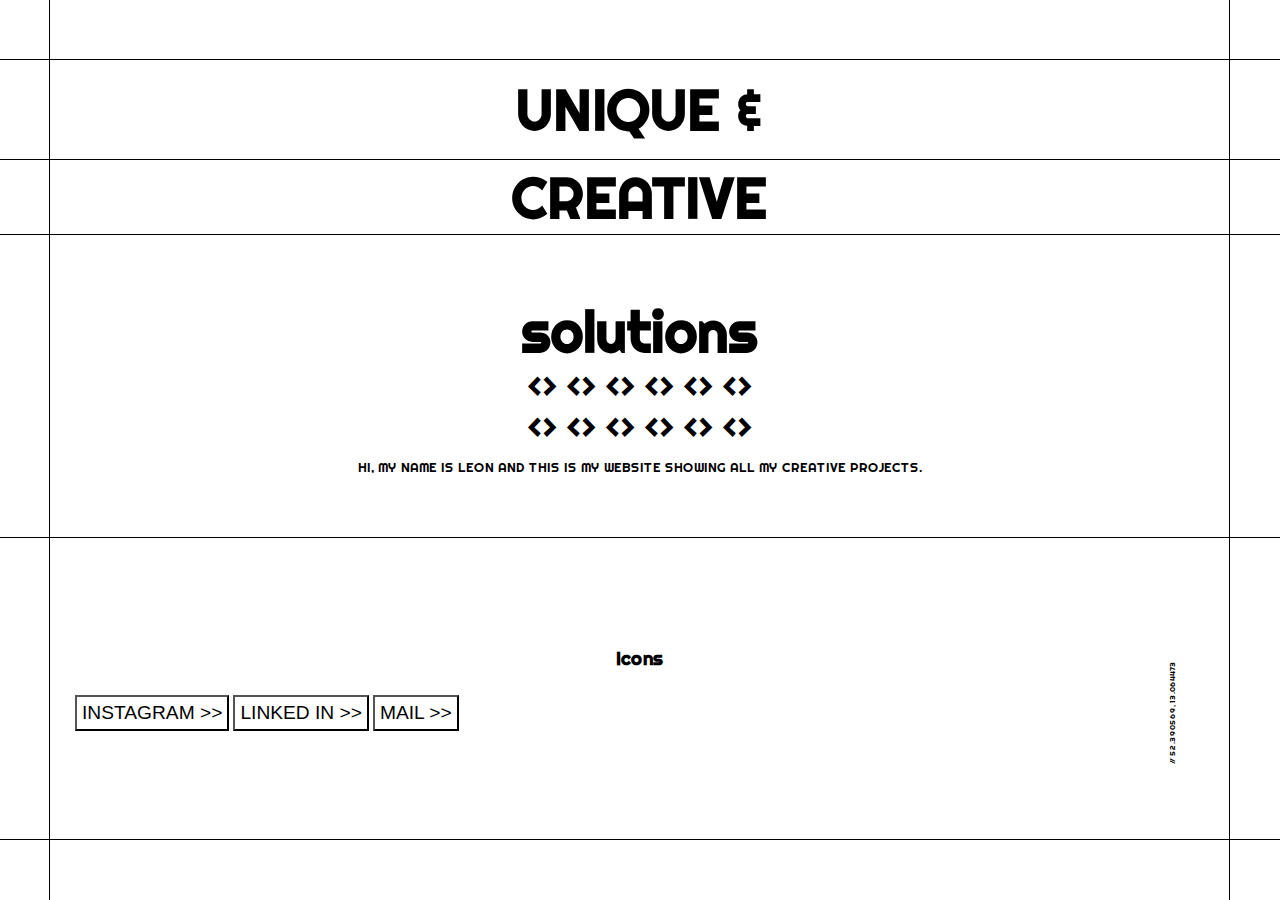
==== index.html @ 595da336 "New Version" ====
<!DOCTYPE html>
<html lang="en">
  <head>
    <!--==================== META ====================-->
    <meta charset="UTF-8" />
    <meta http-equiv="X-UA-Compatible" content="IE=edge" />
    <meta name="viewport" content="width=device-width, initial-scale=1.0" />
    <!--==================== UNICONS ====================-->
    <link
      rel="stylesheet"
      href="https://unicons.iconscout.com/release/v4.0.0/css/line.css"
    />
    <!--==================== Google Fonts ====================-->
    <link rel="preconnect" href="https://fonts.googleapis.com" />
    <link rel="preconnect" href="https://fonts.gstatic.com" crossorigin />
    <link
      href="https://fonts.googleapis.com/css2?family=Righteous&display=swap"
      rel="stylesheet"
    />
    <!--==================== CSS ====================-->
    <link rel="stylesheet" href="./Assets/CSS/style.css" />
    <!--==================== Title ====================-->
    <title>Leon Kling</title>
  </head>
  <body>
    <!--==================== MAIN Grid ====================-->
    <div class="grid">
      <div class="cell"></div>
      <div class="cell"></div>
      <div class="cell"></div>
      <!--==================== Title ====================-->
      <div class="cell"></div>
      <div class="cell cell-title">
        <h1>UNIQUE &</h1>
        <!-- <i class="uil uil-dialpad-alt"></i> -->
      </div>
      <div class="cell"></div>
      <!--==================== Title ====================-->
      <div class="cell"></div>
      <div class="cell cell-title">
        <h1>CREATIVE</h1>
      </div>
      <div class="cell"></div>
      <!--==================== Intro ====================-->
      <div class="cell"></div>
      <div class="cell cell-intro">
        <div class="cell-title">
          <h2>solutions</h2>
        </div>
        <span class="chain"><> <> <> <> <> <></span>
        <span class="chain"><> <> <> <> <> <></span>
        <div class="cell-text">
          <p>
            Hi, MY NAME IS LEON AND THIS IS MY WEBSITE SHOWING ALL MY CREATIVE
            PROJECTS.
          </p>
        </div>
      </div>
      <div class="cell"></div>
      <!--==================== Links ====================-->
      <div class="cell"></div>
      <div class="cell cell-links">
        <div class="cell-title">
          <h3>Icons</h3>
        </div>
        <div class="links-and-code">
          <div class="button-links">
            <button>Instagram >></button>
            <button>Linked IN >></button>
            <button>Mail >></button>
          </div>
          <div class="codes">
            <!-- <img src="/Assets/Image/barcode.png" width="120px" height="50px" /> -->
            <span>// 52.390569, 13.064473</span>
          </div>
        </div>
      </div>
      <div class="cell"></div>
      <!--==================== End ====================-->
      <div class="cell"></div>
      <div class="cell"></div>
      <div class="cell"></div>
    </div>
  </body>
</html>
---- Assets/CSS/style.css ----
/*==================== VARIABLES CSS ====================*/
:root {
  /*========== Colors ==========*/
  --background: rgb(34, 49, 37);
  --text-color: #000000;
  --border: 0.8px solid #000000;
}

/*==================== BASE ====================*/
* {
  box-sizing: border-box;
  padding: 0;
  margin: 0;
}

html {
  scroll-behavior: smooth;
  font-family: "Righteous", cursive;
}

body {
  margin: 0px;
  color: var(--text-color);
}

/*==================== TEXT ====================*/

h1 {
  font-size: 3.5rem;
  text-transform: uppercase;
}

h2 {
  font-size: 3.5rem;
}

p {
  font-size: 0.8rem;
  text-transform: uppercase;
}

/*==================== Buttons ====================*/

button {
  background: transparent;
  /* border: none; */
  font-size: 1.2rem;
  text-align: left;
  text-transform: uppercase;
  padding: 5px;
}

/*==================== GRID ====================*/

.grid {
  width: 100vw;
  height: 100vh;
  display: grid;
  grid-template-columns: 50px [col-start] 10fr [col-start] 50px [col-start];
  grid-template-rows: 60px 100px 75px 4fr 4fr 60px;
}

.cell {
  display: flex;
}

/* cell Boarder Line */
.cell:not(:nth-child(3n)) {
  border-right: var(--border);
}
.cell:not(:nth-last-child(-n + 3)) {
  border-bottom: var(--border);
}

/*==================== Title ====================*/

.cell-title {
  display: inherit;
  align-items: center;
  justify-content: center;
}

/*==================== Intro ====================*/

.cell-intro {
  align-items: center;
  justify-content: center;
  flex-flow: column wrap;
  padding: 25px;
}

.chain {
  font-size: 2rem;
}

.cell-text {
  padding-top: 10px;
  text-align: justify;
}

/*==================== Links / Buttons ====================*/

.cell-links {
  justify-content: center;
  flex-flow: column wrap;
  padding: 25px;
}

.links-and-code {
  display: flex;
  flex-flow: row;
  align-items: center;
  justify-content: space-between;
  padding-top: 25px;
}

.button-links {
}

.codes {
  position: relative;
  left: 20px;
  transform: rotate(-90deg);
  font-size: 0.5rem;
}

/*==================== MEDIA QUERIES ====================*/
/* Root Fonts */
@media screen and (min-width: 968px) {
}

/* For small devices */
@media screen and (max-width: 350px) {
}
/* For medium devices */
@media screen and (min-width: 568px) {
}
/* For medium devices */
@media screen and (min-width: 768px) {
}

/* For large devices */
@media screen and (min-width: 1024px) {
}
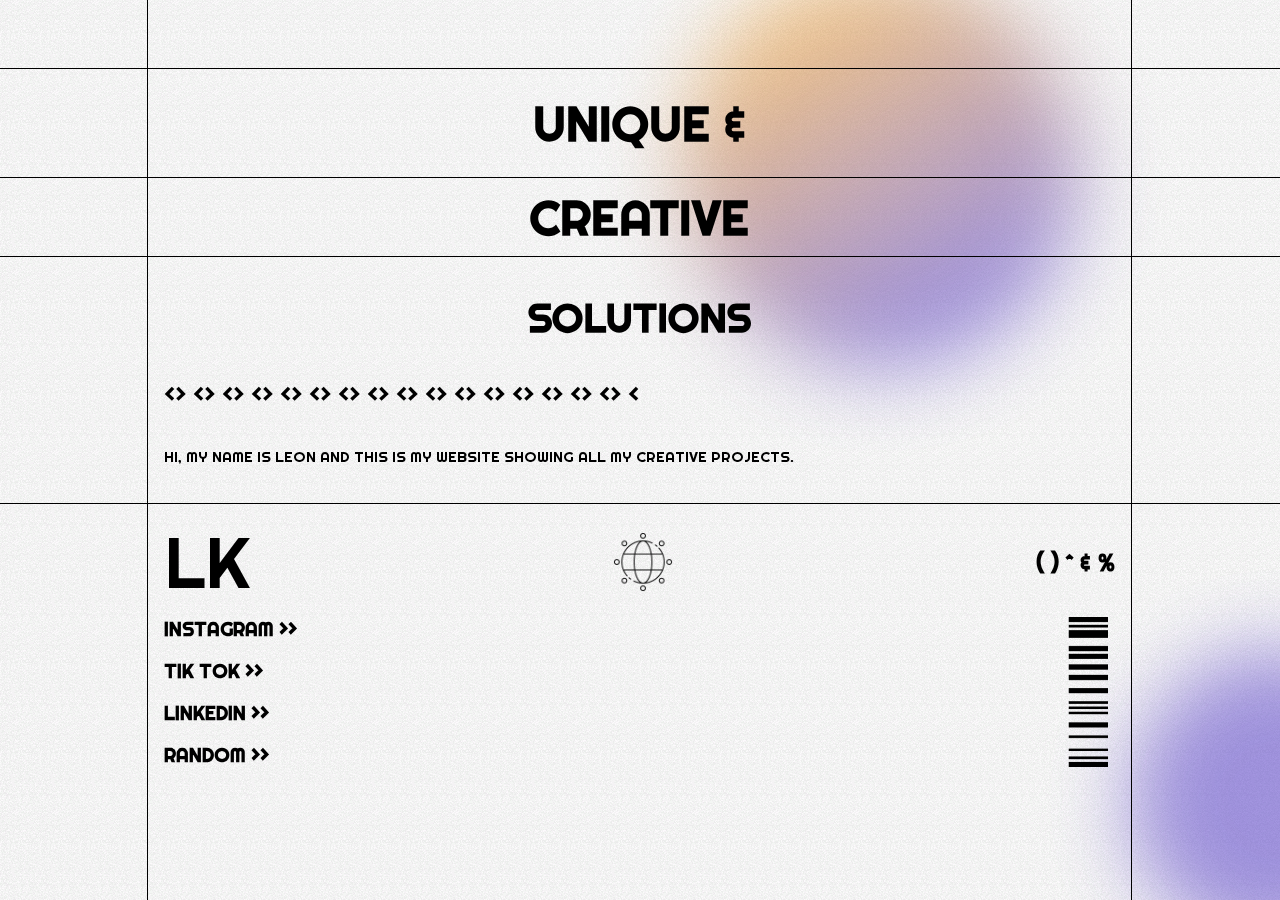
==== commit 727dbfe2: "Merge pull request #11 from everornever/Dev" ====
--- a/index.html
+++ b/index.html
@@ -10,76 +10,76 @@
       rel="stylesheet"
       href="https://unicons.iconscout.com/release/v4.0.0/css/line.css"
     />
-    <!--==================== Google Fonts ====================-->
-    <link rel="preconnect" href="https://fonts.googleapis.com" />
-    <link rel="preconnect" href="https://fonts.gstatic.com" crossorigin />
-    <link
-      href="https://fonts.googleapis.com/css2?family=Righteous&display=swap"
-      rel="stylesheet"
-    />
     <!--==================== CSS ====================-->
     <link rel="stylesheet" href="./Assets/CSS/style.css" />
+
     <!--==================== Title ====================-->
     <title>Leon Kling</title>
   </head>
   <body>
-    <!--==================== MAIN Grid ====================-->
-    <div class="grid">
-      <div class="cell"></div>
-      <div class="cell"></div>
-      <div class="cell"></div>
-      <!--==================== Title ====================-->
-      <div class="cell"></div>
-      <div class="cell cell-title">
-        <h1>UNIQUE &</h1>
-        <!-- <i class="uil uil-dialpad-alt"></i> -->
-      </div>
-      <div class="cell"></div>
-      <!--==================== Title ====================-->
-      <div class="cell"></div>
-      <div class="cell cell-title">
-        <h1>CREATIVE</h1>
-      </div>
-      <div class="cell"></div>
-      <!--==================== Intro ====================-->
-      <div class="cell"></div>
-      <div class="cell cell-intro">
-        <div class="cell-title">
-          <h2>solutions</h2>
+    <span class="dot-one"></span>
+    <main>
+      <!--==================== MAIN Grid ====================-->
+      <div class="grid">
+        <div class="cell"></div>
+        <div class="cell"></div>
+        <div class="cell"></div>
+        <!--==================== Title ====================-->
+        <div class="cell"></div>
+        <div class="cell cell-title">
+          <h1>UNIQUE &</h1>
         </div>
-        <span class="chain"><> <> <> <> <> <></span>
-        <span class="chain"><> <> <> <> <> <></span>
-        <div class="cell-text">
+        <div class="cell"></div>
+        <!--==================== Title ====================-->
+        <div class="cell"></div>
+        <div class="cell cell-title">
+          <h1>CREATIVE</h1>
+        </div>
+        <div class="cell"></div>
+        <!--==================== Intro ====================-->
+        <div class="cell"></div>
+        <div class="cell cell-intro">
+          <div class="cell-title">
+            <h2>solutions</h2>
+          </div>
+          <div class="chain">
+            <span><> <> <> <> <> <> <> <></span>
+            <span><> <> <> <> <> <> <> <> <</span>
+          </div>
           <p>
             Hi, MY NAME IS LEON AND THIS IS MY WEBSITE SHOWING ALL MY CREATIVE
             PROJECTS.
           </p>
         </div>
-      </div>
-      <div class="cell"></div>
-      <!--==================== Links ====================-->
-      <div class="cell"></div>
-      <div class="cell cell-links">
-        <div class="cell-title">
-          <h3>Icons</h3>
-        </div>
-        <div class="links-and-code">
-          <div class="button-links">
-            <button>Instagram >></button>
-            <button>Linked IN >></button>
-            <button>Mail >></button>
+        <div class="cell"></div>
+        <!--==================== Link / Buttons ====================-->
+        <div class="cell"></div>
+        <div class="cell cell-links">
+          <div class="links-titel">
+            <span>LK</span>
+            <img src="/Assets/Image/globe.png" alt="" width="60" />
+            <div class="links-icons">
+              <h3>( ) ^ & %</h3>
+              <i class="uil uil-angle-double-right"></i>
+              <i class="uil uil-angle-double-right"></i>
+              <i class="uil uil-compress"></i>
+            </div>
           </div>
-          <div class="codes">
-            <!-- <img src="/Assets/Image/barcode.png" width="120px" height="50px" /> -->
-            <span>// 52.390569, 13.064473</span>
+          <div class="links-and-code">
+            <div class="link-buttons">
+              <a>Instagram >></a>
+              <a>Tik Tok >></a>
+              <a>LinkedIN >></a>
+              <a>Random >></a>
+            </div>
+            <img src="/Assets/Image/barcode.png" width="50" height="150" />
           </div>
         </div>
+        <div class="cell"></div>
+        <!--==================== End ====================-->
       </div>
-      <div class="cell"></div>
-      <!--==================== End ====================-->
-      <div class="cell"></div>
-      <div class="cell"></div>
-      <div class="cell"></div>
-    </div>
+    </main>
+    <span class="dot-two"></span>
+    <script src=""></script>
   </body>
 </html>
--- a/Assets/CSS/style.css
+++ b/Assets/CSS/style.css
@@ -1,9 +1,30 @@
+/*=============== GOOGLE FONTS ===============*/
+@import url("https://fonts.googleapis.com/css2?family=Righteous&display=swap");
+
 /*==================== VARIABLES CSS ====================*/
 :root {
   /*========== Colors ==========*/
-  --background: rgb(34, 49, 37);
   --text-color: #000000;
-  --border: 0.8px solid #000000;
+  --text-color-light: #888b91;
+  --first-color: #4329c2cc;
+  --second-color: #ff9c00cc;
+
+  /*========== Font and typography ==========*/
+  /*.5rem = 8px | 1rem = 16px ...*/
+  --body-font: "Righteous", cursive;
+  --h1-font-size: 3rem;
+  --h2-font-size: 2.5rem;
+  --h3-font-size: 1.5rem;
+  --normal-font-size: 0.938rem;
+  --small-font-size: 0.813rem;
+  --smaller-font-size: 0.75rem;
+
+  /*========== Font weight ==========*/
+  --font-medium: 500;
+  --font-semi-bold: 600;
+
+  /*========== Padding ==========*/
+  --cell-padding: 0.8rem 1rem 1rem 1rem;
 }
 
 /*==================== BASE ====================*/
@@ -15,39 +36,87 @@
 
 html {
   scroll-behavior: smooth;
-  font-family: "Righteous", cursive;
 }
 
 body {
-  margin: 0px;
+  font-family: var(--body-font);
+  font-size: var(--normal-font-size);
   color: var(--text-color);
+  position: fixed;
+  z-index: 1;
+  background: #f6f6f6
+    url([data-uri]);
+}
+
+.dot-one {
+  height: 400px;
+  width: 400px;
+  background: linear-gradient(
+    -30deg,
+    var(--first-color) 20%,
+    var(--second-color) 90%
+  );
+  opacity: 0.6;
+  filter: blur(40px);
+  border-radius: 50%;
+  position: fixed;
+  z-index: 2;
+  right: 200px;
+  top: -30px;
+}
+
+.dot-two {
+  height: 300px;
+  width: 300px;
+  background-color: var(--first-color);
+  opacity: 0.6;
+  filter: blur(40px);
+  border-radius: 50%;
+  position: fixed;
+  z-index: 2;
+  right: -150px;
+  top: 650px;
+}
+
+main {
+  overflow: hidden;
 }
 
 /*==================== TEXT ====================*/
 
+h1,
+h2,
+h3 {
+  color: var(--text-color);
+  text-transform: uppercase;
+}
+
 h1 {
-  font-size: 3.5rem;
+  font-size: var(--h1-font-size);
+}
+
+h2 {
+  font-size: var(--h2-font-size);
+}
+
+h3 {
+  font-size: var(--h3-font-size);
+}
+
+p {
+  font-size: var(--normal-font-size);
   text-transform: uppercase;
 }
 
-h2 {
-  font-size: 3.5rem;
-}
-
-p {
-  font-size: 0.8rem;
+/*==================== Buttons & Links ====================*/
+
+a {
+  background: transparent;
+  border: none;
+  font-size: 1.2rem;
+  font-weight: bold;
   text-transform: uppercase;
-}
-
-/*==================== Buttons ====================*/
-
-button {
-  background: transparent;
-  /* border: none; */
-  font-size: 1.2rem;
-  text-align: left;
-  text-transform: uppercase;
-  padding: 5px;
+  text-decoration: none;
 }
 
 /*==================== GRID ====================*/
@@ -55,27 +124,28 @@
 .grid {
   width: 100vw;
   height: 100vh;
+  position: fixed;
+  z-index: 3;
   display: grid;
-  grid-template-columns: 50px [col-start] 10fr [col-start] 50px [col-start];
-  grid-template-rows: 60px 100px 75px 4fr 4fr 60px;
+  grid-template-columns: 0.6fr 4fr 0.6fr;
+  grid-template-rows: 0.7fr 1.1fr 0.8fr 2.5fr 4fr;
 }
 
 .cell {
-  display: flex;
 }
 
 /* cell Boarder Line */
 .cell:not(:nth-child(3n)) {
-  border-right: var(--border);
+  border-right: 1px solid var(--text-color);
 }
 .cell:not(:nth-last-child(-n + 3)) {
-  border-bottom: var(--border);
+  border-bottom: 1px solid var(--text-color);
 }
 
 /*==================== Title ====================*/
 
 .cell-title {
-  display: inherit;
+  display: flex;
   align-items: center;
   justify-content: center;
 }
@@ -83,45 +153,47 @@
 /*==================== Intro ====================*/
 
 .cell-intro {
+  display: flex;
+  flex-flow: column wrap;
+  text-align: justify;
+  justify-content: space-evenly;
+  padding: var(--cell-padding);
+}
+
+.chain {
+  font-size: 1.5rem;
+  padding: 15px 0px 15px 0px;
+  text-align: justify;
+}
+
+/*==================== Links / Buttons ====================*/
+
+.cell-links {
+  padding: var(--cell-padding);
+}
+
+.links-titel {
+  display: flex;
+  justify-content: space-between;
   align-items: center;
-  justify-content: center;
-  flex-flow: column wrap;
-  padding: 25px;
-}
-
-.chain {
-  font-size: 2rem;
-}
-
-.cell-text {
+  font-size: 4.5rem;
+}
+
+.links-icons {
+  font-size: 1.4rem;
+}
+
+.links-and-code {
+  display: flex;
+  justify-content: space-between;
   padding-top: 10px;
-  text-align: justify;
-}
-
-/*==================== Links / Buttons ====================*/
-
-.cell-links {
-  justify-content: center;
-  flex-flow: column wrap;
-  padding: 25px;
-}
-
-.links-and-code {
-  display: flex;
-  flex-flow: row;
-  align-items: center;
+}
+
+.link-buttons {
+  height: 150px;
+  display: flex;
+  flex-flow: column;
   justify-content: space-between;
-  padding-top: 25px;
-}
-
-.button-links {
-}
-
-.codes {
-  position: relative;
-  left: 20px;
-  transform: rotate(-90deg);
-  font-size: 0.5rem;
 }
 
 /*==================== MEDIA QUERIES ====================*/
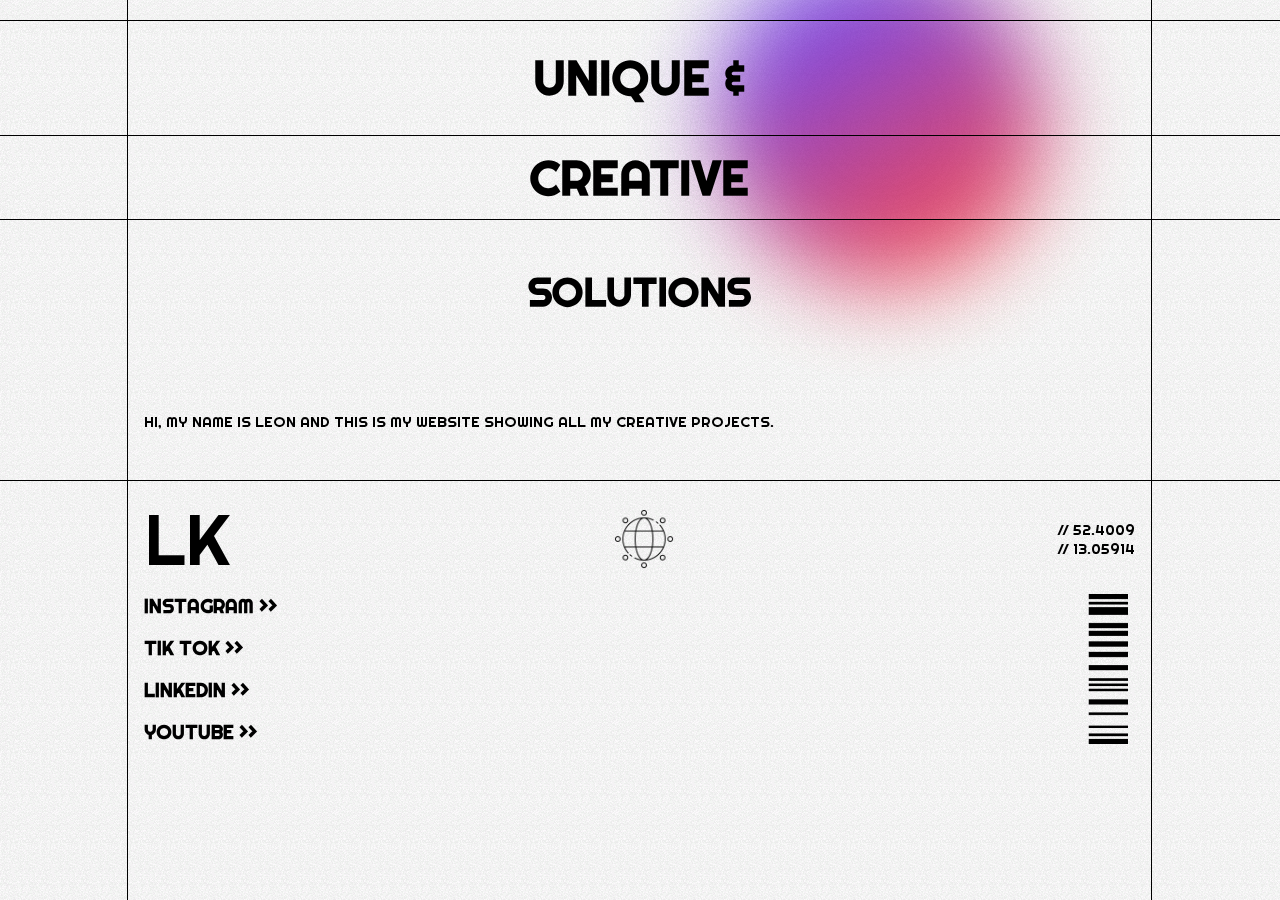
==== commit f3386a40: "HTML Meta plus css fixes" ====
--- a/index.html
+++ b/index.html
@@ -3,8 +3,31 @@
   <head>
     <!--==================== META ====================-->
     <meta charset="UTF-8" />
-    <meta http-equiv="X-UA-Compatible" content="IE=edge" />
     <meta name="viewport" content="width=device-width, initial-scale=1.0" />
+
+    <!--==================== SEARCH ====================-->
+    <meta name="author" content="LEON KLING" />
+    <meta
+      name="description"
+      content="My personal website. Here you find all my creativ projects."
+    />
+
+    <!--==================== SHARING ====================-->
+    <meta property="og:title" content="LEON KLING" />
+    <meta
+      property="og:description"
+      content="My personal website. Here you find all my creativ projects."
+    />
+    <meta property="og:image" content="/some-image.png" />
+    <meta property="og:url" content="/index.html" />
+    <meta property="og:site_name" content="LEON KLING" />
+
+    <!--==================== FAVICON ====================-->
+    <link rel="icon" type="image/svg+xml" href="/favicon.svg" />
+
+    <!--==================== Title ====================-->
+    <title>Leon Kling</title>
+
     <!--==================== UNICONS ====================-->
     <link
       rel="stylesheet"
@@ -12,9 +35,6 @@
     />
     <!--==================== CSS ====================-->
     <link rel="stylesheet" href="./Assets/CSS/style.css" />
-
-    <!--==================== Title ====================-->
-    <title>Leon Kling</title>
   </head>
   <body>
     <span class="dot-one"></span>
@@ -43,8 +63,14 @@
             <h2>solutions</h2>
           </div>
           <div class="chain">
-            <span><> <> <> <> <> <> <> <></span>
-            <span><> <> <> <> <> <> <> <> <</span>
+            <i class="uil uil-x"></i>
+            <i class="uil uil-x"></i>
+            <i class="uil uil-x"></i>
+            <i class="uil uil-x"></i>
+            <i class="uil uil-x"></i>
+            <i class="uil uil-x"></i>
+            <i class="uil uil-x"></i>
+            <i class="uil uil-x"></i>
           </div>
           <p>
             Hi, MY NAME IS LEON AND THIS IS MY WEBSITE SHOWING ALL MY CREATIVE
@@ -58,19 +84,27 @@
           <div class="links-titel">
             <span>LK</span>
             <img src="/Assets/Image/globe.png" alt="" width="60" />
-            <div class="links-icons">
-              <h3>( ) ^ & %</h3>
-              <i class="uil uil-angle-double-right"></i>
-              <i class="uil uil-angle-double-right"></i>
-              <i class="uil uil-compress"></i>
+            <div>
+              <p>// 52.4009</p>
+              <p>// 13.05914</p>
             </div>
           </div>
           <div class="links-and-code">
             <div class="link-buttons">
-              <a>Instagram >></a>
-              <a>Tik Tok >></a>
-              <a>LinkedIN >></a>
-              <a>Random >></a>
+              <a
+                href="https://www.instagram.com/capturedbykling"
+                target="_blank"
+                >Instagram >></a
+              >
+              <a href="https://www.tiktok.com/@_leonkling_" target="_blank"
+                >Tik Tok >></a
+              >
+              <a
+                href="https://www.linkedin.com/in/leon-kling-692570210/?originalSubdomain=de"
+                target="_blank"
+                >LinkedIN >></a
+              >
+              <a href="url" target="_blank">YouTube >></a>
             </div>
             <img src="/Assets/Image/barcode.png" width="50" height="150" />
           </div>
@@ -79,7 +113,7 @@
         <!--==================== End ====================-->
       </div>
     </main>
-    <span class="dot-two"></span>
+    <!-- <span class="dot-two"></span> -->
     <script src=""></script>
   </body>
 </html>
--- a/Assets/CSS/style.css
+++ b/Assets/CSS/style.css
@@ -6,8 +6,8 @@
   /*========== Colors ==========*/
   --text-color: #000000;
   --text-color-light: #888b91;
-  --first-color: #4329c2cc;
-  --second-color: #ff9c00cc;
+  --first-color: #ff0000;
+  --second-color: #2b00ff;
 
   /*========== Font and typography ==========*/
   /*.5rem = 8px | 1rem = 16px ...*/
@@ -42,34 +42,34 @@
   font-family: var(--body-font);
   font-size: var(--normal-font-size);
   color: var(--text-color);
-  position: fixed;
   z-index: 1;
   background: #f6f6f6
     url([data-uri]);
 }
 
 .dot-one {
-  height: 400px;
-  width: 400px;
+  height: 300px;
+  width: 300px;
   background: linear-gradient(
     -30deg,
-    var(--first-color) 20%,
+    var(--first-color) 10%,
     var(--second-color) 90%
   );
-  opacity: 0.6;
+  opacity: 0.7;
   filter: blur(40px);
   border-radius: 50%;
   position: fixed;
   z-index: 2;
-  right: 200px;
+  right: 250px;
   top: -30px;
+  transform: scale(1.1);
 }
 
 .dot-two {
   height: 300px;
   width: 300px;
   background-color: var(--first-color);
-  opacity: 0.6;
+  opacity: 0.5;
   filter: blur(40px);
   border-radius: 50%;
   position: fixed;
@@ -117,6 +117,11 @@
   font-weight: bold;
   text-transform: uppercase;
   text-decoration: none;
+  color: var(--text-color);
+}
+
+a:visited {
+  color: var(--second-color);
 }
 
 /*==================== GRID ====================*/
@@ -124,11 +129,11 @@
 .grid {
   width: 100vw;
   height: 100vh;
-  position: fixed;
+  position: relative;
   z-index: 3;
   display: grid;
-  grid-template-columns: 0.6fr 4fr 0.6fr;
-  grid-template-rows: 0.7fr 1.1fr 0.8fr 2.5fr 4fr;
+  grid-template-columns: 0.5fr 4fr 0.5fr;
+  grid-template-rows: 0.2fr 1.1fr 0.8fr 2.5fr 4fr;
 }
 
 .cell {
@@ -163,7 +168,7 @@
 .chain {
   font-size: 1.5rem;
   padding: 15px 0px 15px 0px;
-  text-align: justify;
+  text-align: center;
 }
 
 /*==================== Links / Buttons ====================*/
@@ -179,10 +184,6 @@
   font-size: 4.5rem;
 }
 
-.links-icons {
-  font-size: 1.4rem;
-}
-
 .links-and-code {
   display: flex;
   justify-content: space-between;
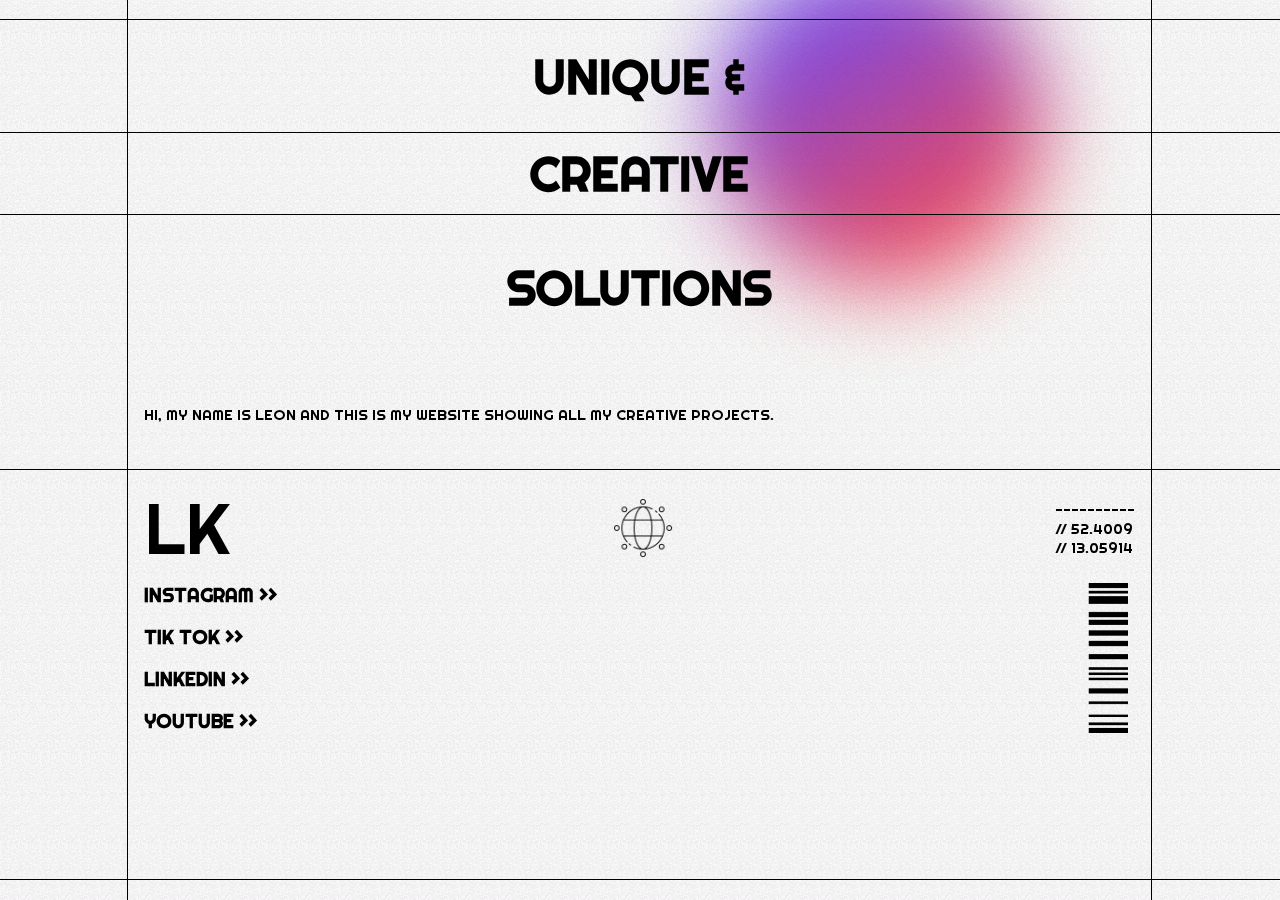
==== commit 6cde2ce9: "Small Fixes + added Row" ====
--- a/index.html
+++ b/index.html
@@ -18,12 +18,40 @@
       property="og:description"
       content="My personal website. Here you find all my creativ projects."
     />
-    <meta property="og:image" content="/some-image.png" />
+    <meta
+      property="og:image"
+      content="Assets/favicon/android-chrome-256x256.png"
+    />
     <meta property="og:url" content="/index.html" />
     <meta property="og:site_name" content="LEON KLING" />
 
     <!--==================== FAVICON ====================-->
-    <link rel="icon" type="image/svg+xml" href="/favicon.svg" />
+
+    <link
+      rel="apple-touch-icon"
+      sizes="180x180"
+      href="/Assets/favicon/apple-touch-icon.png"
+    />
+    <link
+      rel="icon"
+      type="image/png"
+      sizes="32x32"
+      href="/Assets/favicon/favicon-32x32.png"
+    />
+    <link
+      rel="icon"
+      type="image/png"
+      sizes="16x16"
+      href="/Assets/favicon/favicon-16x16.png"
+    />
+    <link rel="manifest" href="/Assets/favicon/site.webmanifest" />
+    <link
+      rel="mask-icon"
+      href="/Assets/favicon/safari-pinned-tab.svg"
+      color="#5bbad5"
+    />
+    <meta name="msapplication-TileColor" content="#da532c" />
+    <meta name="theme-color" content="#ffffff" />
 
     <!--==================== Title ====================-->
     <title>Leon Kling</title>
@@ -60,7 +88,7 @@
         <div class="cell"></div>
         <div class="cell cell-intro">
           <div class="cell-title">
-            <h2>solutions</h2>
+            <h1>solutions</h1>
           </div>
           <div class="chain">
             <i class="uil uil-x"></i>
@@ -85,6 +113,7 @@
             <span>LK</span>
             <img src="/Assets/Image/globe.png" alt="" width="60" />
             <div>
+              <p>----------</p>
               <p>// 52.4009</p>
               <p>// 13.05914</p>
             </div>
@@ -111,6 +140,9 @@
         </div>
         <div class="cell"></div>
         <!--==================== End ====================-->
+        <div class="cell"></div>
+        <div class="cell"></div>
+        <div class="cell"></div>
       </div>
     </main>
     <!-- <span class="dot-two"></span> -->
--- a/Assets/CSS/style.css
+++ b/Assets/CSS/style.css
@@ -133,7 +133,7 @@
   z-index: 3;
   display: grid;
   grid-template-columns: 0.5fr 4fr 0.5fr;
-  grid-template-rows: 0.2fr 1.1fr 0.8fr 2.5fr 4fr;
+  grid-template-rows: 0.2fr 1.1fr 0.8fr 2.5fr 4fr 0.2fr;
 }
 
 .cell {
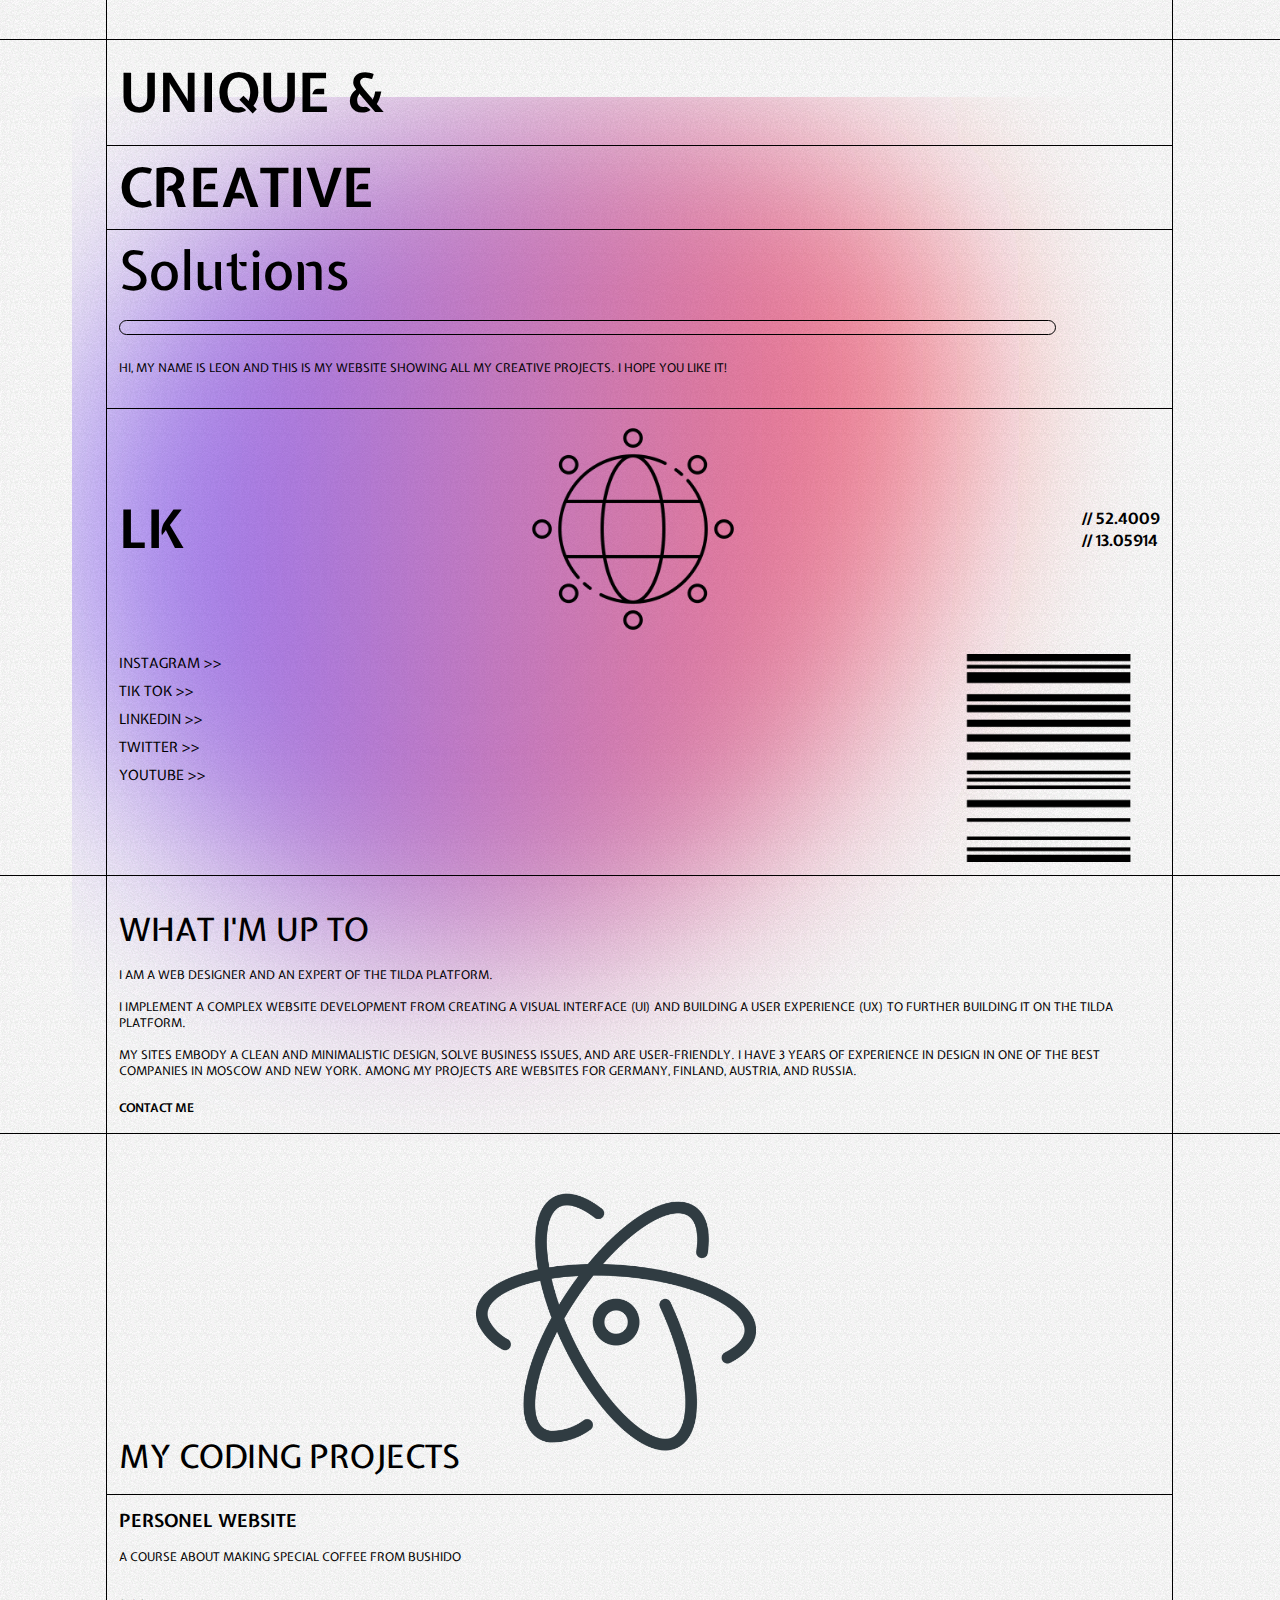
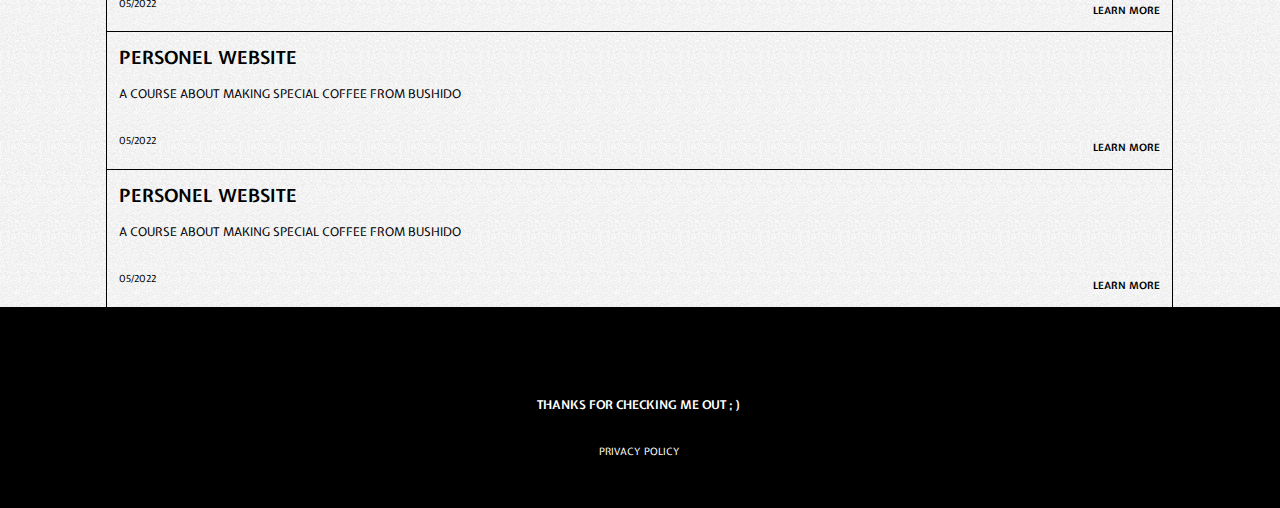
==== commit fbdae05c: "Mobile Grid" ====
--- a/index.html
+++ b/index.html
@@ -59,67 +59,61 @@
     <!--==================== UNICONS ====================-->
     <link
       rel="stylesheet"
+      href="https://unicons.iconscout.com/release/v4.0.0/css/thinline.css"
+    />
+    <link
+      rel="stylesheet"
       href="https://unicons.iconscout.com/release/v4.0.0/css/line.css"
     />
     <!--==================== CSS ====================-->
     <link rel="stylesheet" href="./Assets/CSS/style.css" />
   </head>
   <body>
-    <span class="dot-one"></span>
     <main>
       <!--==================== MAIN Grid ====================-->
       <div class="grid">
         <div class="cell"></div>
         <div class="cell"></div>
         <div class="cell"></div>
-        <!--==================== Title ====================-->
-        <div class="cell"></div>
-        <div class="cell cell-title">
-          <h1>UNIQUE &</h1>
-        </div>
-        <div class="cell"></div>
-        <!--==================== Title ====================-->
-        <div class="cell"></div>
-        <div class="cell cell-title">
-          <h1>CREATIVE</h1>
-        </div>
-        <div class="cell"></div>
-        <!--==================== Intro ====================-->
-        <div class="cell"></div>
-        <div class="cell cell-intro">
-          <div class="cell-title">
-            <h1>solutions</h1>
-          </div>
-          <div class="chain">
-            <i class="uil uil-x"></i>
-            <i class="uil uil-x"></i>
-            <i class="uil uil-x"></i>
-            <i class="uil uil-x"></i>
-            <i class="uil uil-x"></i>
-            <i class="uil uil-x"></i>
-            <i class="uil uil-x"></i>
-            <i class="uil uil-x"></i>
-          </div>
-          <p>
-            Hi, MY NAME IS LEON AND THIS IS MY WEBSITE SHOWING ALL MY CREATIVE
-            PROJECTS.
-          </p>
-        </div>
-        <div class="cell"></div>
-        <!--==================== Link / Buttons ====================-->
-        <div class="cell"></div>
-        <div class="cell cell-links">
-          <div class="links-titel">
-            <span>LK</span>
-            <img src="/Assets/Image/globe.png" alt="" width="60" />
+        <!--==================== Teaser Section ====================-->
+        <div class="cell"></div>
+        <div class="teaser_section cell">
+          <div class="teaser_title_one">
+            <span>UNIQUE &</span>
+          </div>
+          <div class="teaser_title_two">
+            <span>CREATIVE</span>
+          </div>
+          <div class="teaser_title_three">
+            <span>Solutions</span>
+          </div>
+          <div class="teaser_intro">
+            <div class="teaser_bar"></div>
+            <div class="teaser_chain">
+              <i class="uit uit-times-circle"></i>
+              <i class="uit uit-times-circle"></i>
+              <i class="uit uit-times-circle"></i>
+              <i class="uit uit-times-circle"></i>
+              <i class="uit uit-times-circle"></i>
+              <i class="uit uit-times-circle"></i>
+              <i class="uit uit-times-circle"></i>
+              <i class="uit uit-times-circle"></i>
+            </div>
+            <p>
+              Hi, MY NAME IS LEON AND THIS IS MY WEBSITE SHOWING ALL MY CREATIVE
+              PROJECTS. I hope you like it!
+            </p>
+          </div>
+          <div class="teaser_icons">
+            <span class="teaser_logo">LK</span>
+            <img src="/Assets/Image/globe.png" class="teaser_globe" alt="" />
             <div>
-              <p>----------</p>
               <p>// 52.4009</p>
               <p>// 13.05914</p>
             </div>
           </div>
-          <div class="links-and-code">
-            <div class="link-buttons">
+          <div class="teaser_links">
+            <div class="teaser_buttons">
               <a
                 href="https://www.instagram.com/capturedbykling"
                 target="_blank"
@@ -133,19 +127,113 @@
                 target="_blank"
                 >LinkedIN >></a
               >
+              <a href="url" target="_blank">Twitter >></a>
               <a href="url" target="_blank">YouTube >></a>
             </div>
-            <img src="/Assets/Image/barcode.png" width="50" height="150" />
-          </div>
-        </div>
-        <div class="cell"></div>
-        <!--==================== End ====================-->
-        <div class="cell"></div>
-        <div class="cell"></div>
-        <div class="cell"></div>
+            <img src="/Assets/Image/barcode.png" class="teaser_image" />
+          </div>
+        </div>
+        <div class="cell"></div>
+        <!--==================== About Section ====================-->
+        <div class="cell"></div>
+        <div class="about_section cell">
+          <div class="about_bio">
+            <h2 class="about_title">What I'm up to</h2>
+            <p class="about_text">
+              I AM A WEB DESIGNER AND AN EXPERT OF THE TILDA PLATFORM.
+            </p>
+            <p class="about_text">
+              I IMPLEMENT A COMPLEX WEBSITE DEVELOPMENT FROM CREATING A VISUAL
+              INTERFACE (UI) AND BUILDING A USER EXPERIENCE (UX) TO FURTHER
+              BUILDING IT ON THE TILDA PLATFORM.
+            </p>
+            <p class="about_text">
+              MY SITES EMBODY A CLEAN AND MINIMALISTIC DESIGN, SOLVE BUSINESS
+              ISSUES, AND ARE USER-FRIENDLY. I HAVE 3 YEARS OF EXPERIENCE IN
+              DESIGN IN ONE OF THE BEST COMPANIES IN MOSCOW AND NEW YORK. AMONG
+              MY PROJECTS ARE WEBSITES FOR GERMANY, FINLAND, AUSTRIA, AND
+              RUSSIA.
+            </p>
+            <a href="" class="about_contact">Contact me </a>
+            <i class="uit uit-arrow-up-right"></i>
+          </div>
+        </div>
+        <div class="cell"></div>
+        <!--==================== Portfolio Section ====================-->
+        <div class="cell"></div>
+        <div class="portfolio_section cell">
+          <div class="portfolio_header">
+            <h2 class="portfolio_header_title">My Coding Projects</h2>
+            <img src="/Assets/Image/atom.png" alt="" class="glyph" />
+          </div>
+          <div class="portfolio_project">
+            <h3 class="project_title">Personel Website</h3>
+            <p class="project_description">
+              A course about making special coffee from BUSHIDO
+            </p>
+            <div class="project_tech">
+              <i class="uil uil-html5"></i>
+              <i class="uil uil-css3-simple"></i>
+              <i class="uil uil-java-script"></i>
+            </div>
+            <div class="project_info">
+              <p class="project_date">05/2022</p>
+              <div>
+                <a href="" class="project_link">Learn more</a>
+                <i class="uit uit-arrow-up-right"></i>
+              </div>
+            </div>
+          </div>
+          <div class="portfolio_project">
+            <h3 class="project_title">Personel Website</h3>
+            <p class="project_description">
+              A course about making special coffee from BUSHIDO
+            </p>
+            <div class="project_tech">
+              <i class="uil uil-html5"></i>
+              <i class="uil uil-css3-simple"></i>
+              <i class="uil uil-java-script"></i>
+            </div>
+            <div class="project_info">
+              <p class="project_date">05/2022</p>
+              <div>
+                <a href="" class="project_link">Learn more</a>
+                <i class="uit uit-arrow-up-right"></i>
+              </div>
+            </div>
+          </div>
+          <div class="portfolio_project">
+            <h3 class="project_title">Personel Website</h3>
+            <p class="project_description">
+              A course about making special coffee from BUSHIDO
+            </p>
+            <div class="project_tech">
+              <i class="uil uil-html5"></i>
+              <i class="uil uil-css3-simple"></i>
+              <i class="uil uil-java-script"></i>
+            </div>
+            <div class="project_info">
+              <p class="project_date">05/2022</p>
+              <div>
+                <a href="" class="project_link">Learn more</a>
+                <i class="uit uit-arrow-up-right"></i>
+              </div>
+            </div>
+          </div>
+        </div>
+        <div class="cell"></div>
+        <!--==================== Footer Section ====================-->
+        <div class="cell footer"></div>
+        <div class="footer_section cell">
+          <a href="" class="footer_button">
+            <i class="uit uit-angle-up"></i>
+          </a>
+          <h3 class="footer_thanks">Thanks for checking me out ; )</h3>
+          <p class="footer_privacy">Privacy Policy</p>
+        </div>
+        <div class="cell footer"></div>
       </div>
     </main>
-    <!-- <span class="dot-two"></span> -->
     <script src=""></script>
   </body>
 </html>
--- a/Assets/CSS/style.css
+++ b/Assets/CSS/style.css
@@ -1,30 +1,35 @@
 /*=============== GOOGLE FONTS ===============*/
-@import url("https://fonts.googleapis.com/css2?family=Righteous&display=swap");
+@import url("https://fonts.googleapis.com/css2?family=Expletus+Sans:wght@400;500;700&display=swap");
 
 /*==================== VARIABLES CSS ====================*/
+/*-------- Styles for devices between 350px - ?? --------*/
 :root {
   /*========== Colors ==========*/
   --text-color: #000000;
   --text-color-light: #888b91;
-  --first-color: #ff0000;
-  --second-color: #2b00ff;
+
+  --first-color: rgb(43, 0, 255);
+  --second-color: rgb(255, 0, 0);
+
+  --border: 1px solid #000000;
 
   /*========== Font and typography ==========*/
-  /*.5rem = 8px | 1rem = 16px ...*/
-  --body-font: "Righteous", cursive;
-  --h1-font-size: 3rem;
-  --h2-font-size: 2.5rem;
-  --h3-font-size: 1.5rem;
-  --normal-font-size: 0.938rem;
-  --small-font-size: 0.813rem;
-  --smaller-font-size: 0.75rem;
+  --body-font: "Expletus Sans", cursive;
+
+  --teaser-size: 3.375rem; /*54px*/
+  --header-size: 2rem; /*32px*/
+  --title-size: 1.125rem; /*18px*/
+  --button-size: 0.875rem; /*14px*/
+  --button-small-size: 0.75rem; /*12px*/
+  --text-size: 0.75rem; /*12px*/
+  --text-small-size: 0.625rem; /*10px*/
 
   /*========== Font weight ==========*/
-  --font-medium: 500;
-  --font-semi-bold: 600;
-
-  /*========== Padding ==========*/
-  --cell-padding: 0.8rem 1rem 1rem 1rem;
+  --regular: 400;
+  --medium: 500;
+  --bold: 700;
+
+  --cell-padding: 1rem;
 }
 
 /*==================== BASE ====================*/
@@ -39,73 +44,20 @@
 }
 
 body {
+  overscroll-behavior: none;
   font-family: var(--body-font);
-  font-size: var(--normal-font-size);
+  text-transform: uppercase;
   color: var(--text-color);
-  z-index: 1;
   background: #f6f6f6
     url([data-uri]);
 }
 
-.dot-one {
-  height: 300px;
-  width: 300px;
-  background: linear-gradient(
-    -30deg,
-    var(--first-color) 10%,
-    var(--second-color) 90%
-  );
-  opacity: 0.7;
-  filter: blur(40px);
-  border-radius: 50%;
-  position: fixed;
-  z-index: 2;
-  right: 250px;
-  top: -30px;
-  transform: scale(1.1);
-}
-
-.dot-two {
-  height: 300px;
-  width: 300px;
-  background-color: var(--first-color);
-  opacity: 0.5;
-  filter: blur(40px);
-  border-radius: 50%;
-  position: fixed;
-  z-index: 2;
-  right: -150px;
-  top: 650px;
-}
-
 main {
   overflow: hidden;
-}
-
-/*==================== TEXT ====================*/
-
-h1,
-h2,
-h3 {
-  color: var(--text-color);
-  text-transform: uppercase;
-}
-
-h1 {
-  font-size: var(--h1-font-size);
-}
-
-h2 {
-  font-size: var(--h2-font-size);
-}
-
-h3 {
-  font-size: var(--h3-font-size);
-}
-
-p {
-  font-size: var(--normal-font-size);
-  text-transform: uppercase;
+  background-image: url("/Assets/Image/blob1.svg");
+  background-repeat: no-repeat;
+  background-attachment: local;
+  background-position: -90px -60px;
 }
 
 /*==================== Buttons & Links ====================*/
@@ -113,105 +65,286 @@
 a {
   background: transparent;
   border: none;
-  font-size: 1.2rem;
-  font-weight: bold;
-  text-transform: uppercase;
   text-decoration: none;
-  color: var(--text-color);
 }
 
 a:visited {
-  color: var(--second-color);
-}
-
-/*==================== GRID ====================*/
+  color: inherit;
+}
+
+/*==================== MAIN GRID ====================*/
 
 .grid {
-  width: 100vw;
-  height: 100vh;
-  position: relative;
-  z-index: 3;
+  width: 100%;
+  height: 100%;
   display: grid;
-  grid-template-columns: 0.5fr 4fr 0.5fr;
-  grid-template-rows: 0.2fr 1.1fr 0.8fr 2.5fr 4fr 0.2fr;
-}
-
-.cell {
+  grid-template-columns: 0.2fr 2fr 0.2fr;
+  grid-template-rows: 40px repeat(3, auto) 200px;
+  grid-template-areas:
+    ". . ."
+    ". teaser_section ."
+    ". about_section ."
+    ". portfolio_section ."
+    ". footer_section .";
 }
 
 /* cell Boarder Line */
 .cell:not(:nth-child(3n)) {
-  border-right: 1px solid var(--text-color);
+  border-right: var(--border);
 }
 .cell:not(:nth-last-child(-n + 3)) {
-  border-bottom: 1px solid var(--text-color);
-}
-
-/*==================== Title ====================*/
-
-.cell-title {
-  display: flex;
-  align-items: center;
-  justify-content: center;
-}
-
-/*==================== Intro ====================*/
-
-.cell-intro {
+  border-bottom: var(--border);
+}
+
+/*==================== Teaser Section ====================*/
+
+.teaser_section {
+  grid-area: teaser_section;
+  display: grid;
+  grid-template-columns: 1fr;
+  grid-template-rows: repeat(4, autofit);
+}
+
+.teaser_title_one {
+  text-align: start;
+  padding: 1rem 0.8rem;
+  border-bottom: var(--border);
+  font-weight: var(--bold);
+  font-size: var(--teaser-size);
+}
+
+.teaser_title_two {
+  text-align: start;
+  padding: 0.3rem 0.8rem;
+  border-bottom: var(--border);
+  font-weight: var(--bold);
+  font-size: var(--teaser-size);
+}
+
+.teaser_title_three {
+  text-align: start;
+  padding: 0.3rem 0.8rem;
+  font-size: var(--teaser-size);
+  font-weight: var(--medium);
+  text-transform: capitalize;
+}
+
+/*----------*/
+
+.teaser_intro {
   display: flex;
   flex-flow: column wrap;
-  text-align: justify;
   justify-content: space-evenly;
-  padding: var(--cell-padding);
-}
-
-.chain {
-  font-size: 1.5rem;
-  padding: 15px 0px 15px 0px;
-  text-align: center;
-}
-
-/*==================== Links / Buttons ====================*/
-
-.cell-links {
-  padding: var(--cell-padding);
-}
-
-.links-titel {
+  align-items: flex-start;
+  padding: 0.5rem 0.8rem 2rem;
+  border-bottom: var(--border);
+  font-size: var(--text-size);
+  font-weight: var(--regular);
+}
+
+.teaser_bar {
+  width: 90%;
+  height: 15px;
+  border: var(--border);
+  border-radius: 2em;
+}
+
+.teaser_chain {
+  padding: 10px 0px 15px 0px;
+  font-size: var(--button-size);
+}
+
+/*----------*/
+
+.teaser_icons {
+  padding: 1rem 0.8rem 0.5rem;
   display: flex;
   justify-content: space-between;
   align-items: center;
-  font-size: 4.5rem;
-}
-
-.links-and-code {
+  font-weight: var(--bold);
+}
+
+.teaser_logo {
+  font-size: 3.3rem;
+  line-height: 1;
+}
+
+.teaser_globe {
+  width: 20%;
+  height: auto;
+}
+
+/*----------*/
+
+.teaser_links {
+  padding: 0.8rem;
   display: flex;
   justify-content: space-between;
-  padding-top: 10px;
-}
-
-.link-buttons {
-  height: 150px;
+}
+
+.teaser_buttons {
   display: flex;
   flex-flow: column;
+  font-size: var(--button-size);
+}
+
+.teaser_buttons * {
+  padding-bottom: 10px;
+  color: inherit;
+}
+
+.teaser_image {
+  width: 20%;
+  height: 100%;
+}
+
+/*==================== About Section ====================*/
+
+.about_section {
+  grid-area: about_section;
+  display: grid;
+  grid-template-columns: 1fr;
+  grid-template-rows: auto;
+}
+
+.about_bio {
+  padding: 1rem 0.8rem;
+}
+
+.about_title {
+  font-size: var(--header-size);
+  font-weight: var(--medium);
+  padding-top: 1rem;
+  padding-bottom: 1rem;
+}
+
+.about_text {
+  padding-bottom: 1rem;
+  font-size: var(--text-size);
+  font-weight: var(--regular);
+}
+
+.about_contact {
+  font-size: var(--button-small-size);
+  font-weight: var(--bold);
+}
+
+/*==================== Portfolio Section ====================*/
+
+.portfolio_section {
+  grid-area: portfolio_section;
+  display: grid;
+  grid-template-columns: 1fr;
+  grid-template-rows: repeat(4, auto);
+}
+
+.portfolio_section > *:last-child {
+  border-bottom: none;
+}
+
+.portfolio_header {
+  display: flex;
+  flex-direction: row;
+  padding: 2rem 0.8rem 1rem;
+  border-bottom: var(--border);
+}
+
+.portfolio_header > *:first-child {
+  align-self: flex-end;
+}
+
+.glyph {
+  width: 30%;
+  height: auto;
+  padding: 1rem;
+}
+
+.portfolio_project {
+  padding: 0.8rem;
+  display: flex;
+  flex-direction: column;
   justify-content: space-between;
+  border-bottom: var(--border);
+}
+
+.portfolio_header_title {
+  font-size: var(--header-size);
+  font-weight: var(--medium);
+}
+
+.project_title {
+  font-size: var(--title-size);
+  padding-bottom: 1rem;
+}
+
+.project_description {
+  font-size: var(--text-size);
+  padding-bottom: 1rem;
+}
+
+.project_tech {
+  font-size: var(--title-size);
+  padding-bottom: 1rem;
+}
+
+.project_info {
+  display: flex;
+  justify-content: space-between;
+}
+
+.project_date {
+  font-size: var(--text-small-size);
+}
+
+.project_link {
+  font-size: var(--text-small-size);
+  font-weight: var(--bold);
+}
+
+/*==================== Footer Section ====================*/
+
+.footer_section {
+  grid-area: footer_section;
+  padding: 1rem 0.8rem;
+  background-color: var(--text-color);
+  color: white;
+  text-align: center;
+}
+
+.footer {
+  background-color: var(--text-color);
+}
+
+.footer_button {
+  font-size: var(--teaser-size);
+  padding: 1rem;
+}
+
+.footer_thanks {
+  font-size: var(--text-size);
+  padding-bottom: 2rem;
+}
+
+.footer_privacy {
+  font-size: var(--text-small-size);
 }
 
 /*==================== MEDIA QUERIES ====================*/
-/* Root Fonts */
-@media screen and (min-width: 968px) {
-}
+
+/******* MEDIA QUERIES *******/
 
 /* For small devices */
 @media screen and (max-width: 350px) {
 }
+
 /* For medium devices */
 @media screen and (min-width: 568px) {
 }
-/* For medium devices */
+
+/* For large devices */
 @media screen and (min-width: 768px) {
 }
 
-/* For large devices */
+/* For desktop devices */
 @media screen and (min-width: 1024px) {
 }
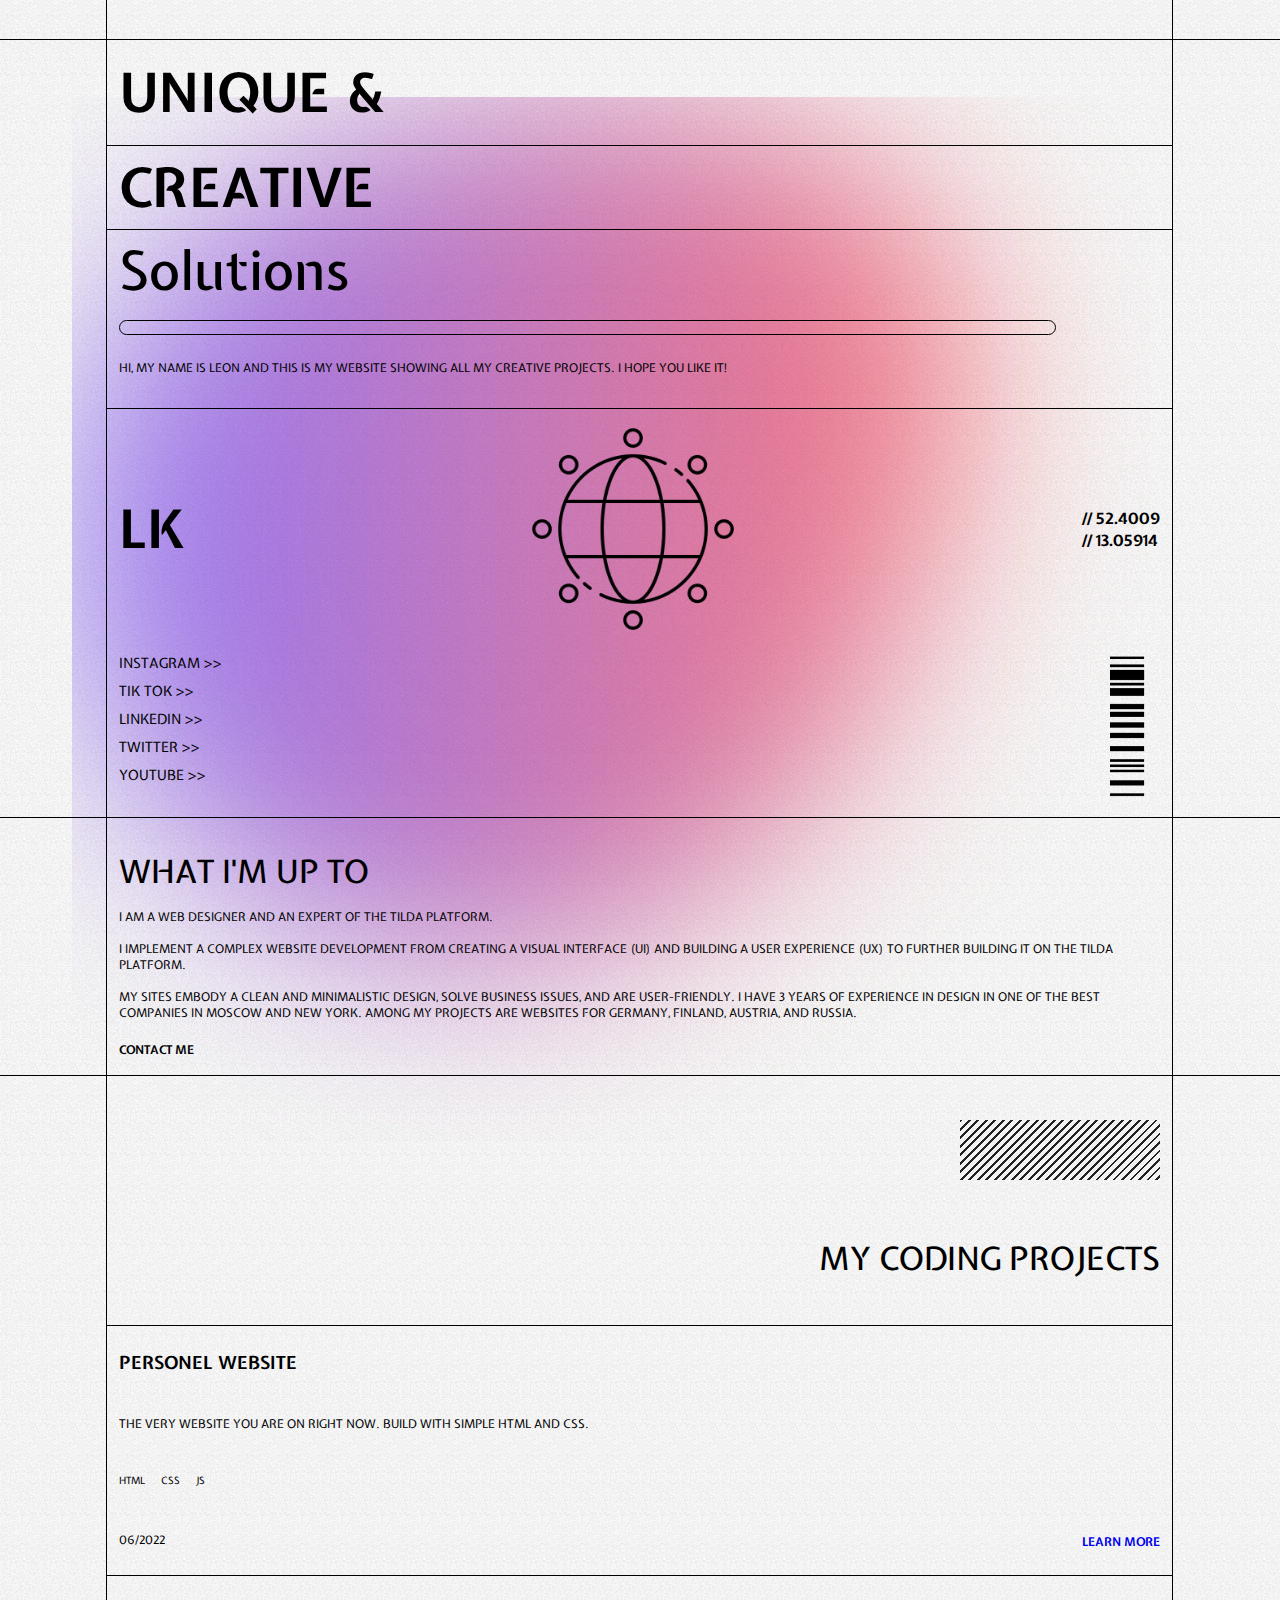
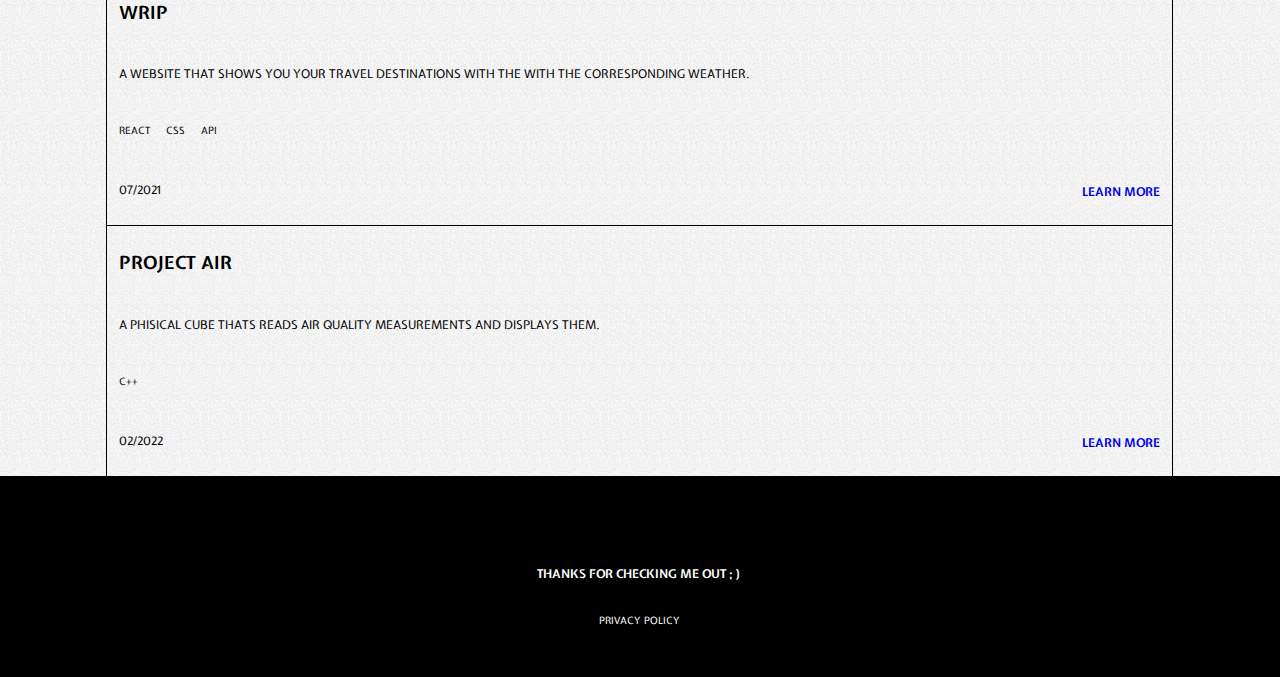
==== commit 9d1139dd: "Merge pull request #15 from everornever/Feature-Projects" ====
--- a/index.html
+++ b/index.html
@@ -130,7 +130,7 @@
               <a href="url" target="_blank">Twitter >></a>
               <a href="url" target="_blank">YouTube >></a>
             </div>
-            <img src="/Assets/Image/barcode.png" class="teaser_image" />
+            <div class="teaser_barcode"></div>
           </div>
         </div>
         <div class="cell"></div>
@@ -163,59 +163,96 @@
         <div class="cell"></div>
         <div class="portfolio_section cell">
           <div class="portfolio_header">
+            <div class="glyph"></div>
             <h2 class="portfolio_header_title">My Coding Projects</h2>
-            <img src="/Assets/Image/atom.png" alt="" class="glyph" />
           </div>
           <div class="portfolio_project">
             <h3 class="project_title">Personel Website</h3>
             <p class="project_description">
-              A course about making special coffee from BUSHIDO
+              The very website you are on right now. Build with simple HTML and
+              CSS.
             </p>
             <div class="project_tech">
-              <i class="uil uil-html5"></i>
-              <i class="uil uil-css3-simple"></i>
-              <i class="uil uil-java-script"></i>
+              <div class="tech_group">
+                <i class="uil uil-html5"></i>
+                <p class="tech_name">HTML</p>
+              </div>
+              <div class="tech_group">
+                <i class="uil uil-css3-simple"></i>
+                <p class="tech_name">CSS</p>
+              </div>
+              <div class="tech_group">
+                <i class="uil uil-java-script"></i>
+                <p class="tech_name">JS</p>
+              </div>
             </div>
             <div class="project_info">
-              <p class="project_date">05/2022</p>
+              <p class="project_date">06/2022</p>
               <div>
-                <a href="" class="project_link">Learn more</a>
+                <a
+                  href="https://github.com/everornever/Personal-Website"
+                  class="project_link"
+                  target="_blank"
+                  >Learn more</a
+                >
                 <i class="uit uit-arrow-up-right"></i>
               </div>
             </div>
           </div>
           <div class="portfolio_project">
-            <h3 class="project_title">Personel Website</h3>
+            <h3 class="project_title">WRIP</h3>
             <p class="project_description">
-              A course about making special coffee from BUSHIDO
+              A Website that shows you your travel destinations with the with
+              the corresponding weather.
             </p>
             <div class="project_tech">
-              <i class="uil uil-html5"></i>
-              <i class="uil uil-css3-simple"></i>
-              <i class="uil uil-java-script"></i>
+              <div class="tech_group">
+                <i class="uil uil-react"></i>
+                <p class="tech_name">React</p>
+              </div>
+              <div class="tech_group">
+                <i class="uil uil-css3-simple"></i>
+                <p class="tech_name">CSS</p>
+              </div>
+              <div class="tech_group">
+                <i class="uil uil-google"></i>
+                <p class="tech_name">API</p>
+              </div>
             </div>
             <div class="project_info">
-              <p class="project_date">05/2022</p>
+              <p class="project_date">07/2021</p>
               <div>
-                <a href="" class="project_link">Learn more</a>
+                <a
+                  href="https://github.com/everornever/WRIP"
+                  class="project_link"
+                  target="_blank"
+                  >Learn more</a
+                >
                 <i class="uit uit-arrow-up-right"></i>
               </div>
             </div>
           </div>
           <div class="portfolio_project">
-            <h3 class="project_title">Personel Website</h3>
+            <h3 class="project_title">Project Air</h3>
             <p class="project_description">
-              A course about making special coffee from BUSHIDO
+              A phisical Cube thats reads air quality measurements and displays
+              them.
             </p>
             <div class="project_tech">
-              <i class="uil uil-html5"></i>
-              <i class="uil uil-css3-simple"></i>
-              <i class="uil uil-java-script"></i>
+              <div class="tech_group">
+                <i class="uil uil-github"></i>
+                <p class="tech_name">C++</p>
+              </div>
             </div>
             <div class="project_info">
-              <p class="project_date">05/2022</p>
+              <p class="project_date">02/2022</p>
               <div>
-                <a href="" class="project_link">Learn more</a>
+                <a
+                  href="https://github.com/everornever/Project-Air"
+                  class="project_link"
+                  target="_blank"
+                  >Learn more</a
+                >
                 <i class="uit uit-arrow-up-right"></i>
               </div>
             </div>
--- a/Assets/CSS/style.css
+++ b/Assets/CSS/style.css
@@ -193,9 +193,14 @@
   color: inherit;
 }
 
-.teaser_image {
-  width: 20%;
-  height: 100%;
+.teaser_barcode {
+  width: 50px;
+  height: 150px;
+  background-image: url(/Assets/Image/barcode.png);
+  background-repeat: repeat;
+  background-attachment: fixed;
+  background-position: center;
+  background-size: 150px;
 }
 
 /*==================== About Section ====================*/
@@ -235,7 +240,7 @@
   grid-area: portfolio_section;
   display: grid;
   grid-template-columns: 1fr;
-  grid-template-rows: repeat(4, auto);
+  grid-template-rows: repeat(4, 250px);
 }
 
 .portfolio_section > *:last-child {
@@ -244,23 +249,27 @@
 
 .portfolio_header {
   display: flex;
-  flex-direction: row;
-  padding: 2rem 0.8rem 1rem;
-  border-bottom: var(--border);
-}
-
-.portfolio_header > *:first-child {
-  align-self: flex-end;
+  flex-direction: column;
+  align-items: flex-end;
+  justify-content: space-around;
+  padding: 1rem 0.8rem;
+  border-bottom: var(--border);
 }
 
 .glyph {
-  width: 30%;
-  height: auto;
-  padding: 1rem;
+  width: 200px;
+  height: 60px;
+  background: repeating-linear-gradient(
+    135deg,
+    #222,
+    #222 2px,
+    rgba(255, 0, 0, 0) 2px,
+    rgba(255, 0, 0, 0) 6px
+  );
 }
 
 .portfolio_project {
-  padding: 0.8rem;
+  padding: 1.5rem 0.8rem;
   display: flex;
   flex-direction: column;
   justify-content: space-between;
@@ -283,21 +292,33 @@
 }
 
 .project_tech {
-  font-size: var(--title-size);
-  padding-bottom: 1rem;
+  font-size: 1.5rem;
+  padding-bottom: 1rem;
+  display: flex;
+  justify-content: flex-start;
+}
+
+.tech_group {
+  text-align: center;
+  padding-right: 1rem;
+}
+
+.tech_name {
+  font-size: var(--text-small-size);
 }
 
 .project_info {
   display: flex;
   justify-content: space-between;
+  align-items: center;
 }
 
 .project_date {
-  font-size: var(--text-small-size);
+  font-size: var(--text-size);
 }
 
 .project_link {
-  font-size: var(--text-small-size);
+  font-size: var(--text-size);
   font-weight: var(--bold);
 }
 
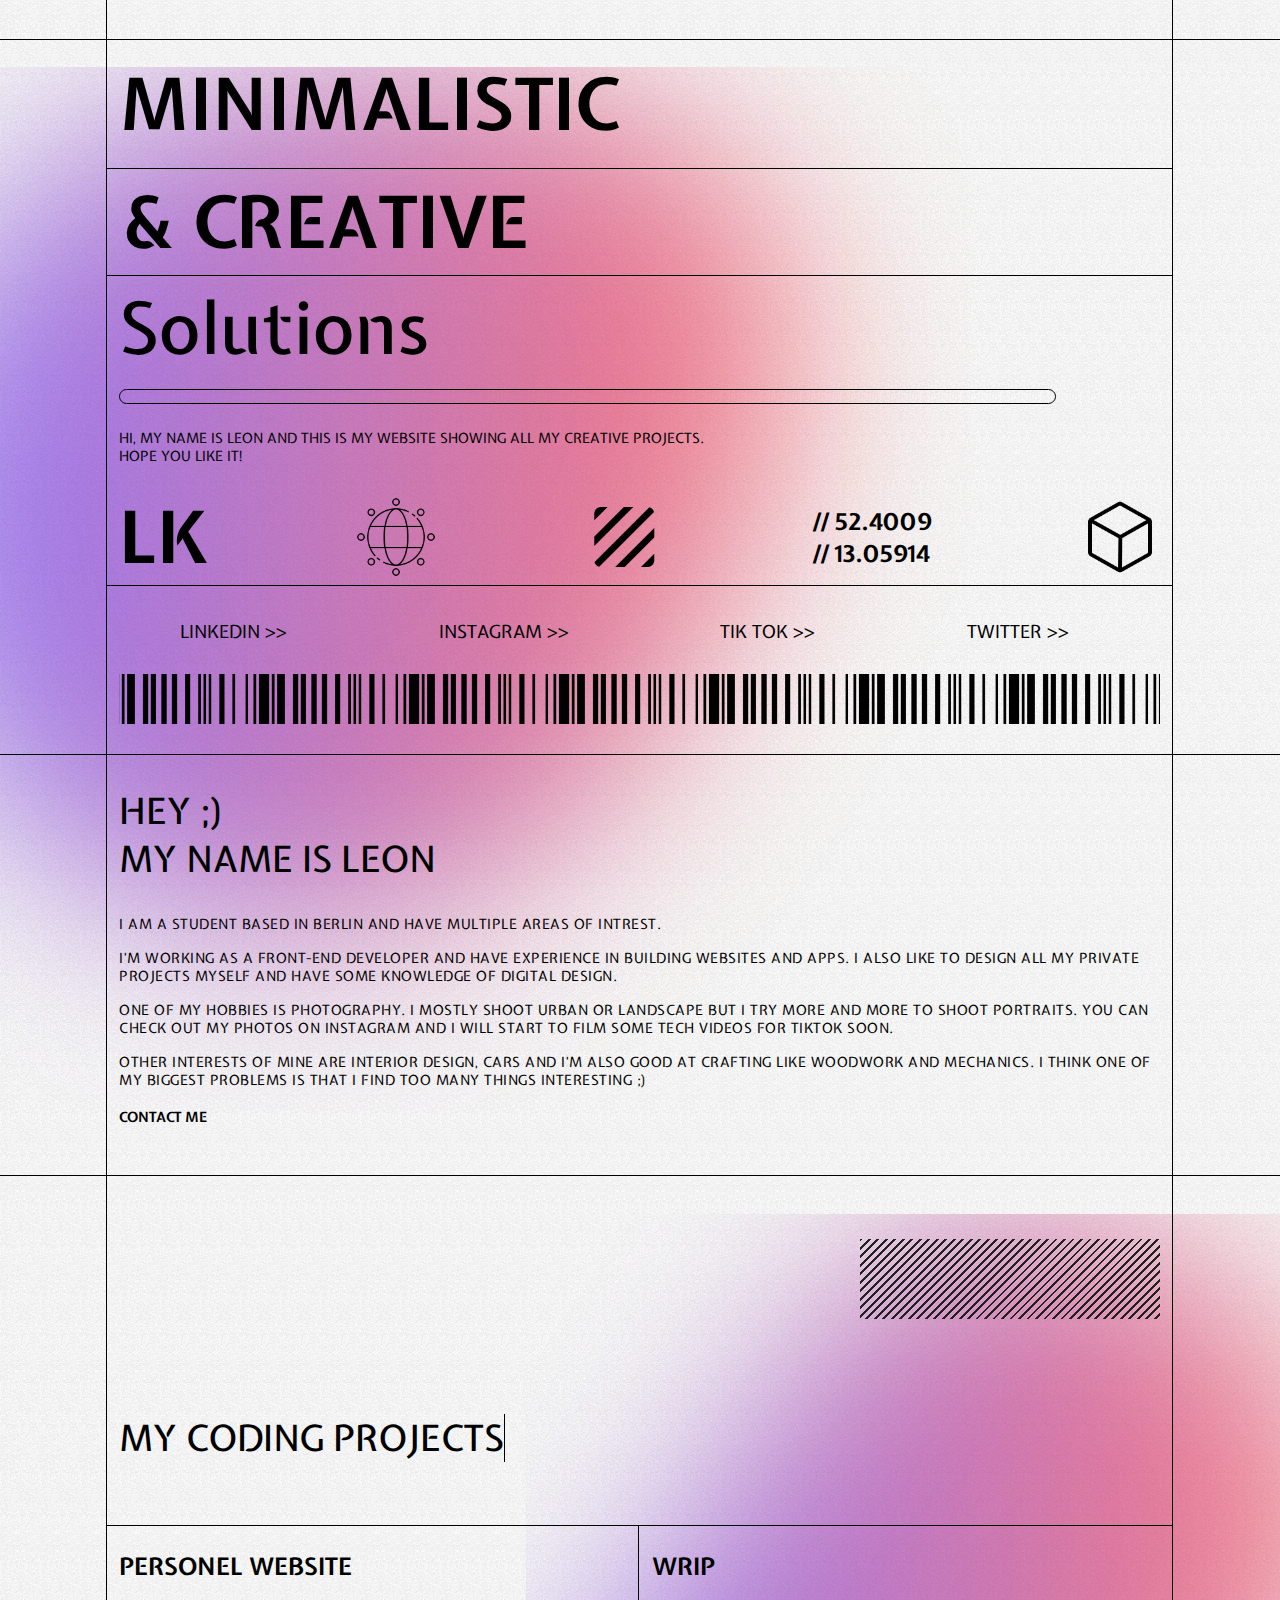
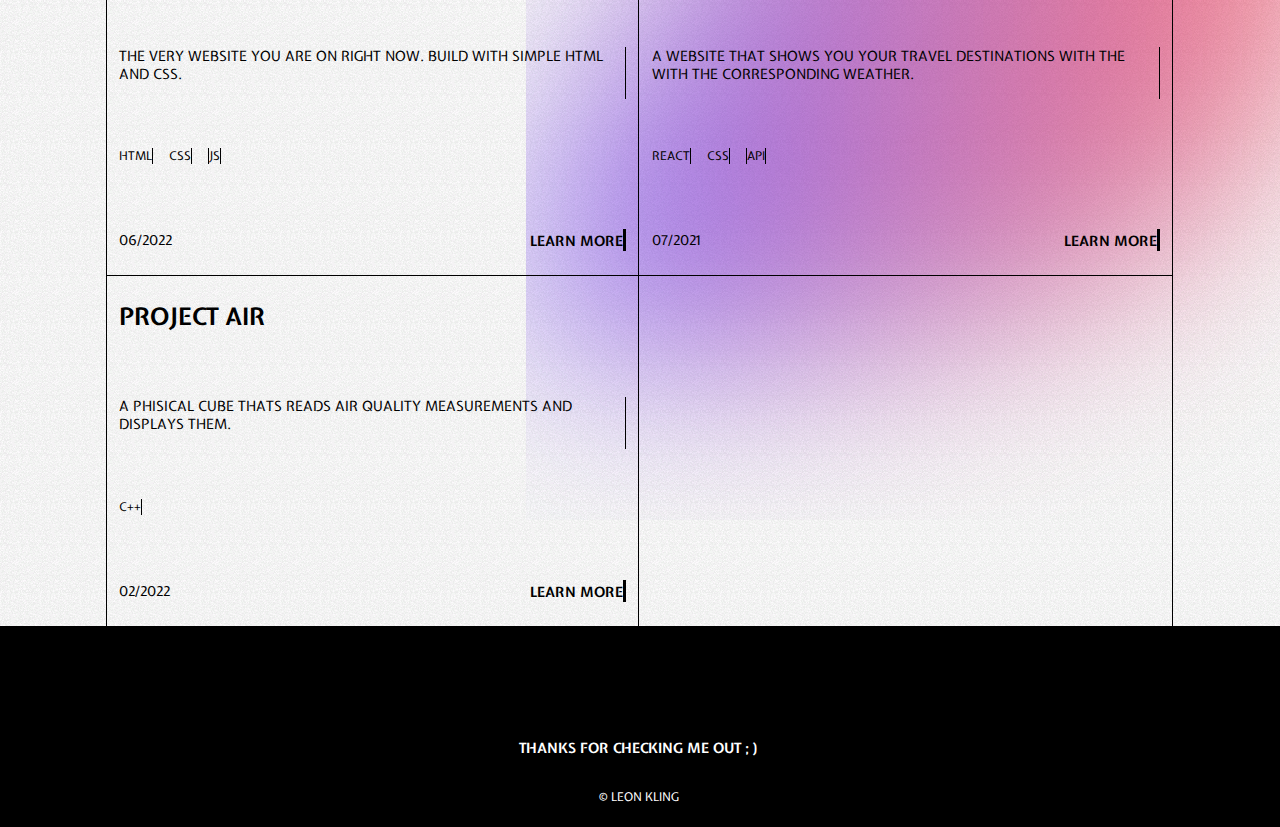
==== commit 864ba9a8: "iPad dimensions" ====
--- a/index.html
+++ b/index.html
@@ -79,10 +79,12 @@
         <div class="cell"></div>
         <div class="teaser_section cell">
           <div class="teaser_title_one">
-            <span>UNIQUE &</span>
+            <span class="title_one">UNIQUE &</span>
+            <span class="title_one_alt">Minimalistic</span>
           </div>
           <div class="teaser_title_two">
-            <span>CREATIVE</span>
+            <span class="title_two">CREATIVE</span>
+            <span class="title_two_alt">& CREATIVE</span>
           </div>
           <div class="teaser_title_three">
             <span>Solutions</span>
@@ -101,19 +103,27 @@
             </div>
             <p>
               Hi, MY NAME IS LEON AND THIS IS MY WEBSITE SHOWING ALL MY CREATIVE
-              PROJECTS. I hope you like it!
+              PROJECTS. <br />
+              hope you like it!
             </p>
           </div>
           <div class="teaser_icons">
             <span class="teaser_logo">LK</span>
             <img src="/Assets/Image/globe.png" class="teaser_globe" alt="" />
+            <img src="/Assets/Image/texture.png" class="teaser_cube" alt="" />
             <div>
               <p>// 52.4009</p>
               <p>// 13.05914</p>
             </div>
+            <img src="/Assets/Image/cube.png" class="teaser_cube" alt="" />
           </div>
           <div class="teaser_links">
             <div class="teaser_buttons">
+              <a
+                href="https://www.linkedin.com/in/leon-kling-692570210/?originalSubdomain=de"
+                target="_blank"
+                >LinkedIN >></a
+              >
               <a
                 href="https://www.instagram.com/capturedbykling"
                 target="_blank"
@@ -122,13 +132,9 @@
               <a href="https://www.tiktok.com/@_leonkling_" target="_blank"
                 >Tik Tok >></a
               >
-              <a
-                href="https://www.linkedin.com/in/leon-kling-692570210/?originalSubdomain=de"
-                target="_blank"
-                >LinkedIN >></a
-              >
-              <a href="url" target="_blank">Twitter >></a>
-              <a href="url" target="_blank">YouTube >></a>
+              <a href="https://twitter.com/kling_lv" target="_blank"
+                >Twitter >></a
+              >
             </div>
             <div class="teaser_barcode"></div>
           </div>
@@ -138,23 +144,32 @@
         <div class="cell"></div>
         <div class="about_section cell">
           <div class="about_bio">
-            <h2 class="about_title">What I'm up to</h2>
-            <p class="about_text">
-              I AM A WEB DESIGNER AND AN EXPERT OF THE TILDA PLATFORM.
-            </p>
-            <p class="about_text">
-              I IMPLEMENT A COMPLEX WEBSITE DEVELOPMENT FROM CREATING A VISUAL
-              INTERFACE (UI) AND BUILDING A USER EXPERIENCE (UX) TO FURTHER
-              BUILDING IT ON THE TILDA PLATFORM.
-            </p>
-            <p class="about_text">
-              MY SITES EMBODY A CLEAN AND MINIMALISTIC DESIGN, SOLVE BUSINESS
-              ISSUES, AND ARE USER-FRIENDLY. I HAVE 3 YEARS OF EXPERIENCE IN
-              DESIGN IN ONE OF THE BEST COMPANIES IN MOSCOW AND NEW YORK. AMONG
-              MY PROJECTS ARE WEBSITES FOR GERMANY, FINLAND, AUSTRIA, AND
-              RUSSIA.
-            </p>
-            <a href="" class="about_contact">Contact me </a>
+            <h2 class="about_title">
+              Hey ;) <br />
+              My Name is Leon
+            </h2>
+            <p class="about_text">
+              I AM A student based in berlin and have multiple areas of intrest.
+            </p>
+            <p class="about_text">
+              I'm working as a front-end developer and have experience in
+              building websites and apps. I also like to design all my private
+              projects myself and have some knowledge of digital design.
+            </p>
+            <p class="about_text">
+              One of my hobbies is photography. I mostly shoot urban or
+              landscape but I try more and more to shoot portraits. You can
+              check out my photos on Instagram and I will start to film some
+              tech videos for TikTok soon.
+            </p>
+            <p class="about_text">
+              Other interests of mine are interior design, cars and I'm also
+              good at crafting like woodwork and mechanics. I think one of my
+              biggest problems is that I find too many things interesting ;)
+            </p>
+            <a href="mailto:leonkling@gmx.de" class="about_contact"
+              >Contact me
+            </a>
             <i class="uit uit-arrow-up-right"></i>
           </div>
         </div>
@@ -266,7 +281,7 @@
             <i class="uit uit-angle-up"></i>
           </a>
           <h3 class="footer_thanks">Thanks for checking me out ; )</h3>
-          <p class="footer_privacy">Privacy Policy</p>
+          <p class="footer_privacy">© Leon Kling</p>
         </div>
         <div class="cell footer"></div>
       </div>
--- a/Assets/CSS/style.css
+++ b/Assets/CSS/style.css
@@ -32,6 +32,19 @@
   --cell-padding: 1rem;
 }
 
+/* For medium devices */
+@media screen and (min-width: 568px) {
+  :root {
+    --teaser-size: 4.5rem; /*54px*/
+    --header-size: 2.25rem; /*36px*/
+    --title-size: 1.5rem; /*32px*/
+    --button-size: 1.125rem; /*18px*/
+    --button-small-size: 0.875rem; /*12px*/
+    --text-size: 0.875rem; /*14px*/
+    --text-small-size: 0.75rem; /*10px*/
+  }
+}
+
 /*==================== BASE ====================*/
 * {
   box-sizing: border-box;
@@ -54,10 +67,20 @@
 
 main {
   overflow: hidden;
-  background-image: url("/Assets/Image/blob1.svg");
-  background-repeat: no-repeat;
-  background-attachment: local;
-  background-position: -90px -60px;
+  background-image: url("/Assets/Image/blob1.svg"),
+    url("/Assets/Image/blob2.svg");
+  background-repeat: no-repeat, no-repeat;
+  background-attachment: local, local;
+  /* Position: -x Left, +x Right; -y Top, +y Bottom  */
+  background-position: -90px -60px, 150px 1150px;
+}
+
+/* For medium devices */
+@media screen and (min-width: 568px) {
+  main {
+    /* Position: -x Left, +x Right; -y Top, +y Bottom  */
+    background-position: -270px -90px, 300px 1050px;
+  }
 }
 
 /*==================== Buttons & Links ====================*/
@@ -113,12 +136,20 @@
   font-size: var(--teaser-size);
 }
 
+.title_one_alt {
+  display: none;
+}
+
 .teaser_title_two {
   text-align: start;
   padding: 0.3rem 0.8rem;
   border-bottom: var(--border);
   font-weight: var(--bold);
   font-size: var(--teaser-size);
+}
+
+.title_two_alt {
+  display: none;
 }
 
 .teaser_title_three {
@@ -162,15 +193,22 @@
   justify-content: space-between;
   align-items: center;
   font-weight: var(--bold);
+  font-size: var(--title-size);
 }
 
 .teaser_logo {
-  font-size: 3.3rem;
+  font-size: var(--teaser-size);
   line-height: 1;
 }
 
 .teaser_globe {
-  width: 20%;
+  width: 65px;
+  height: auto;
+}
+
+.teaser_cube {
+  display: none;
+  width: 80px;
   height: auto;
 }
 
@@ -186,10 +224,10 @@
   display: flex;
   flex-flow: column;
   font-size: var(--button-size);
+  justify-content: space-between;
 }
 
 .teaser_buttons * {
-  padding-bottom: 10px;
   color: inherit;
 }
 
@@ -203,6 +241,72 @@
   background-size: 150px;
 }
 
+/* ####### Media Querrys ####### */
+/* For medium devices */
+@media screen and (min-width: 568px) {
+  .title_one {
+    display: none;
+  }
+
+  .title_one_alt {
+    display: block;
+  }
+
+  .title_two {
+    display: none;
+  }
+
+  .title_two_alt {
+    display: block;
+  }
+
+  /*----------*/
+
+  .teaser_intro {
+    border-bottom: none;
+    padding: 0.5rem 0.8rem 1rem;
+  }
+
+  /*----------*/
+
+  .teaser_cube {
+    display: block;
+  }
+
+  .teaser_globe {
+    width: 80px;
+  }
+
+  /*----------*/
+
+  .teaser_links {
+    flex-flow: column;
+    justify-content: space-around;
+    border-top: var(--border);
+    padding-bottom: 30px;
+  }
+
+  .teaser_buttons {
+    display: flex;
+    flex-flow: row wrap;
+    justify-content: space-around;
+    padding-top: 20px;
+  }
+
+  .teaser_buttons * {
+    padding-right: 30px;
+    padding-bottom: 30px;
+  }
+
+  .teaser_barcode {
+    width: 100%;
+    height: 50px;
+    background-image: url(/Assets/Image/barcod_side.png);
+    background-attachment: local;
+  }
+}
+/* ####### Media Querrys END ####### */
+
 /*==================== About Section ====================*/
 
 .about_section {
@@ -232,7 +336,25 @@
 .about_contact {
   font-size: var(--button-small-size);
   font-weight: var(--bold);
-}
+  color: inherit;
+}
+
+/* ####### Media Querrys ####### */
+/* For medium devices */
+@media screen and (min-width: 568px) {
+  .about_bio {
+    padding: 1rem 0.8rem 3rem;
+  }
+
+  .about_title {
+    padding-bottom: 2rem;
+  }
+
+  .about_text {
+    letter-spacing: 0.5px;
+  }
+}
+/* ####### Media Querrys END ####### */
 
 /*==================== Portfolio Section ====================*/
 
@@ -268,6 +390,11 @@
   );
 }
 
+.portfolio_header_title {
+  font-size: var(--header-size);
+  font-weight: var(--medium);
+}
+
 .portfolio_project {
   padding: 1.5rem 0.8rem;
   display: flex;
@@ -276,11 +403,6 @@
   border-bottom: var(--border);
 }
 
-.portfolio_header_title {
-  font-size: var(--header-size);
-  font-weight: var(--medium);
-}
-
 .project_title {
   font-size: var(--title-size);
   padding-bottom: 1rem;
@@ -320,7 +442,36 @@
 .project_link {
   font-size: var(--text-size);
   font-weight: var(--bold);
-}
+  color: inherit;
+}
+
+/* ####### Media Querrys ####### */
+/* For medium devices */
+@media screen and (min-width: 568px) {
+  .portfolio_section {
+    grid-template-columns: 1fr 1fr;
+    grid-template-rows: repeat(3, 350px);
+  }
+
+  .portfolio_section :nth-child(2n) {
+    border-right: var(--border);
+  }
+
+  .portfolio_header {
+    grid-column: 1 / -1;
+    align-items: flex-start;
+  }
+
+  .portfolio_header > *:first-child {
+    align-self: flex-end;
+  }
+
+  .glyph {
+    width: 300px;
+    height: 80px;
+  }
+}
+/* ####### Media Querrys END ####### */
 
 /*==================== Footer Section ====================*/
 
